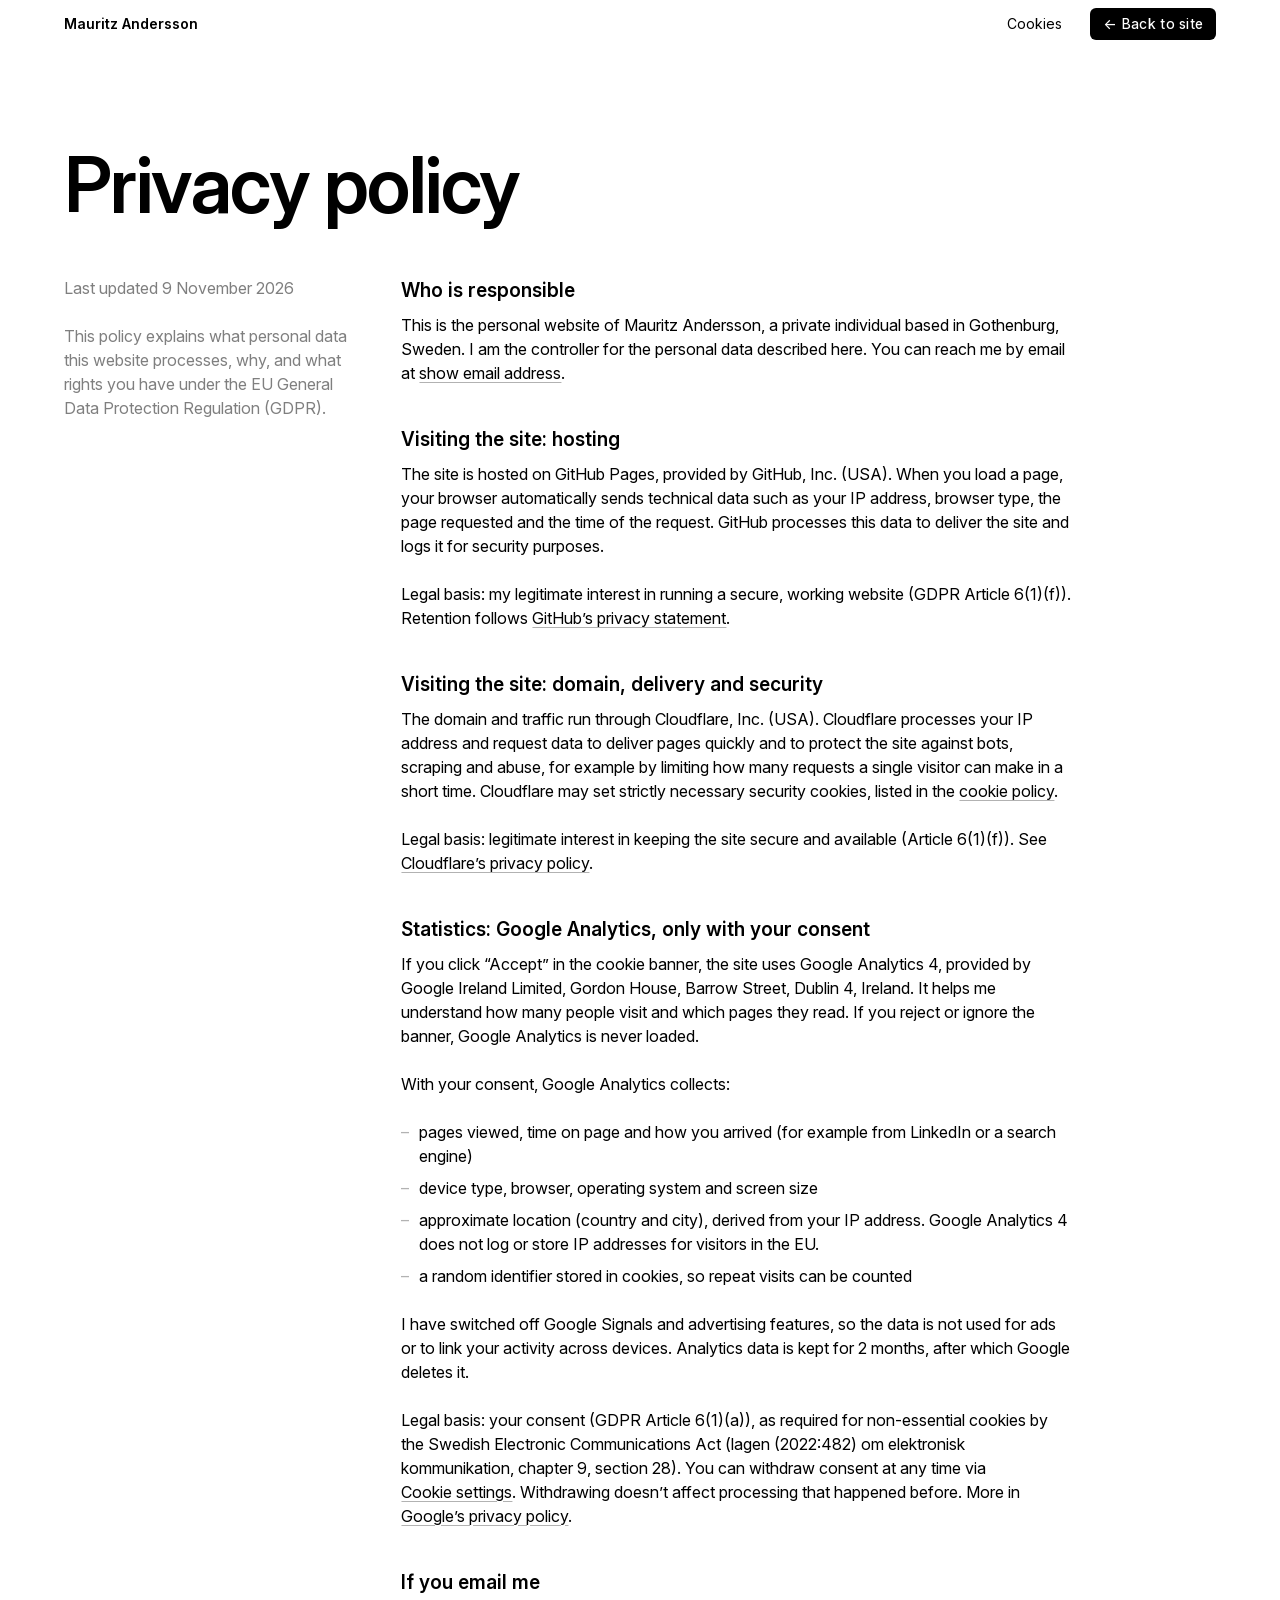
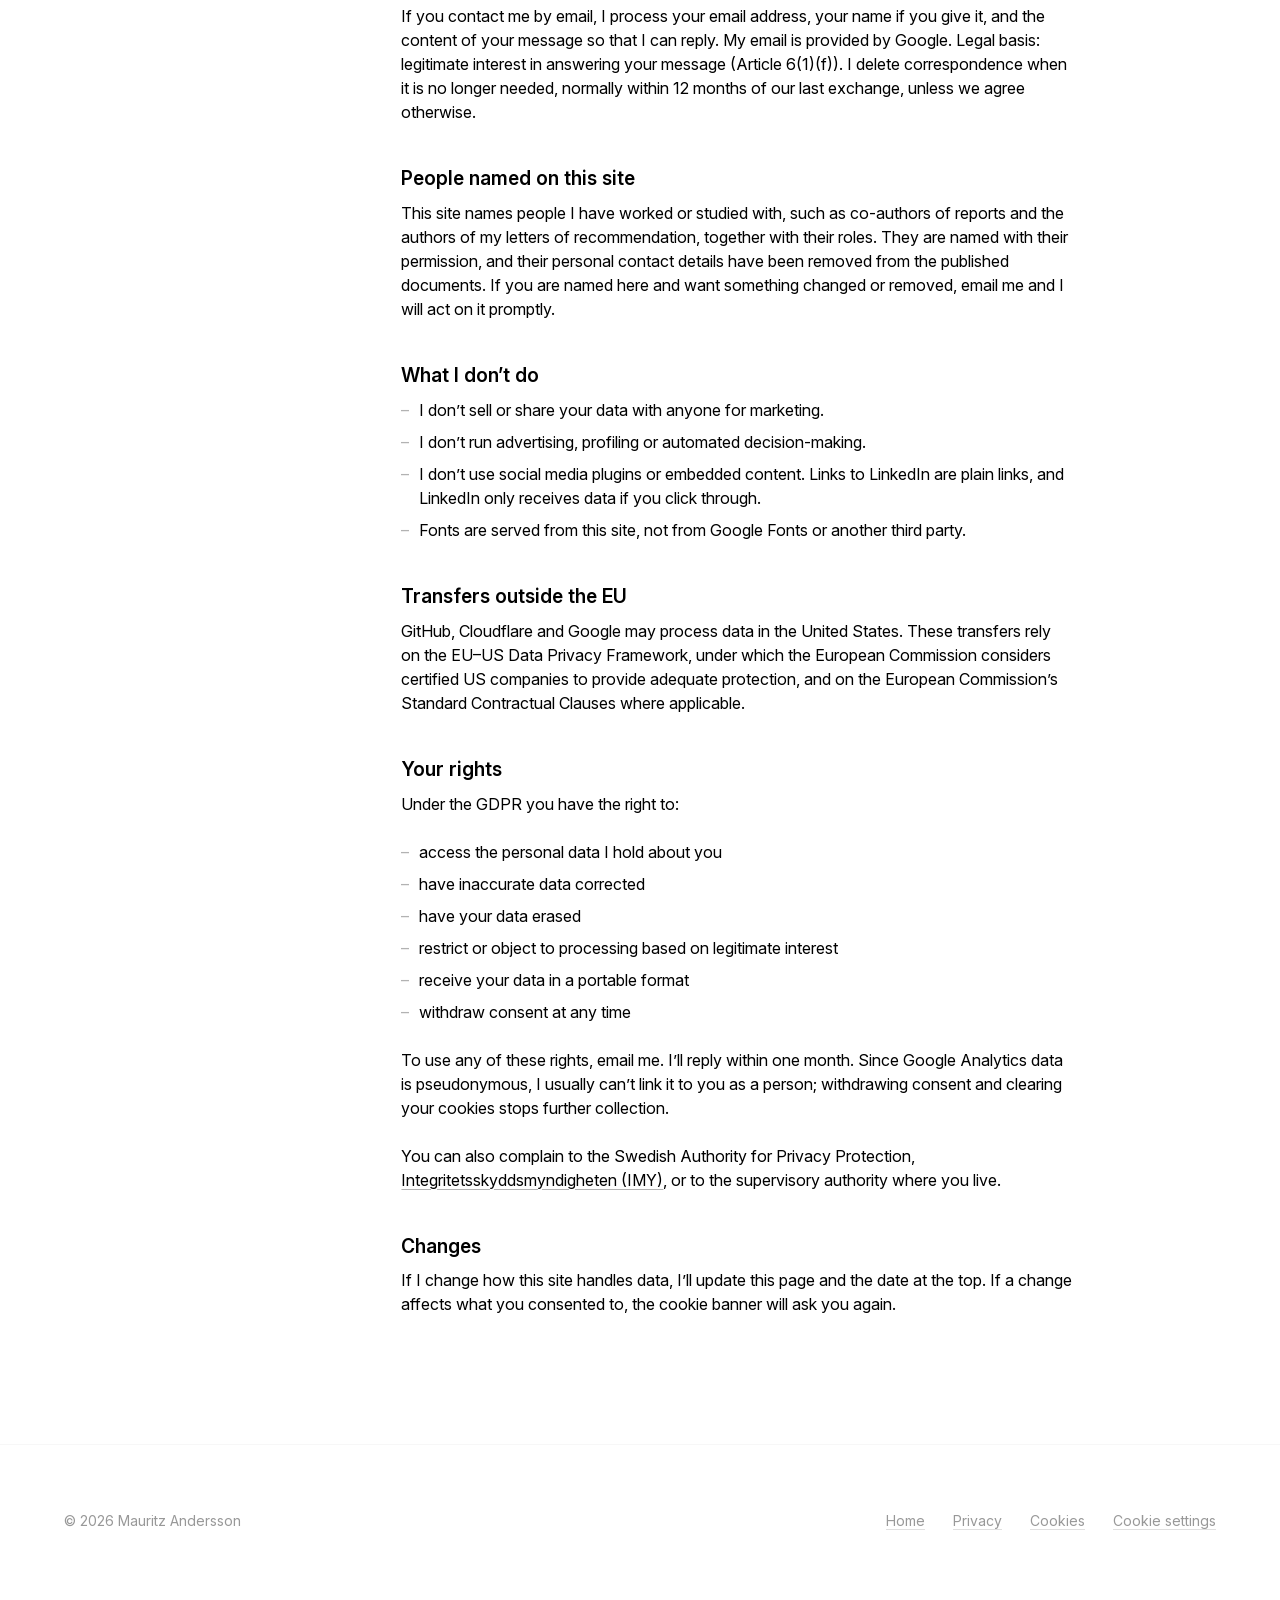
==== privacy.html @ 1b977bda "Launch personal website Co-Authored-By: Claude Opus 5.5 <noreply@anthropic.com>" ====
<!doctype html>
<html lang="en">
<head>
<meta charset="utf-8">
<meta name="viewport" content="width=device-width, initial-scale=1">
<title>Privacy policy – Mauritz Andersson</title>
<meta name="description" content="How Mauritz Andersson’s personal website handles personal data.">
<link rel="preload" href="fonts/InterVariable.woff2" as="font" type="font/woff2" crossorigin>
<link rel="stylesheet" href="assets/site.css">
</head>
<body>

<header class="site-header plain">
  <a class="brand" href="index.html">Mauritz Andersson</a>
  <nav class="site-nav" aria-label="Site">
    <ul>
      <li><a href="cookies.html">Cookies</a></li>
      <li><a class="btn" href="index.html"><span aria-hidden="true">←</span> Back to site</a></li>
    </ul>
  </nav>
</header>

<main class="doc">
  <h1>Privacy policy</h1>
  <div class="meta">
    <p>Last updated 9 November 2026</p>
    <p>This policy explains what personal data this website processes, why, and what rights you have under the EU General Data Protection Regulation (GDPR).</p>
  </div>

  <div class="body">
    <h2>Who is responsible</h2>
    <p>This is the personal website of Mauritz Andersson, a private individual based in Gothenburg, Sweden. I am the controller for the personal data described here. You can reach me by email at <button type="button" class="link-btn" data-email>show email address</button>.</p>

    <h2>Visiting the site: hosting</h2>
    <p>The site is hosted on GitHub Pages, provided by GitHub, Inc. (USA). When you load a page, your browser automatically sends technical data such as your IP address, browser type, the page requested and the time of the request. GitHub processes this data to deliver the site and logs it for security purposes.</p>
    <p>Legal basis: my legitimate interest in running a secure, working website (GDPR Article 6(1)(f)). Retention follows <a href="https://docs.github.com/en/site-policy/privacy-policies/github-general-privacy-statement" rel="noopener" target="_blank">GitHub’s privacy statement</a>.</p>

    <h2>Visiting the site: domain, delivery and security</h2>
    <p>The domain and traffic run through Cloudflare, Inc. (USA). Cloudflare processes your IP address and request data to deliver pages quickly and to protect the site against bots, scraping and abuse, for example by limiting how many requests a single visitor can make in a short time. Cloudflare may set strictly necessary security cookies, listed in the <a href="cookies.html">cookie policy</a>.</p>
    <p>Legal basis: legitimate interest in keeping the site secure and available (Article 6(1)(f)). See <a href="https://www.cloudflare.com/privacypolicy/" rel="noopener" target="_blank">Cloudflare’s privacy policy</a>.</p>

    <h2>Statistics: Google Analytics, only with your consent</h2>
    <p>If you click “Accept” in the cookie banner, the site uses Google Analytics 4, provided by Google Ireland Limited, Gordon House, Barrow Street, Dublin 4, Ireland. It helps me understand how many people visit and which pages they read. If you reject or ignore the banner, Google Analytics is never loaded.</p>
    <p>With your consent, Google Analytics collects:</p>
    <ul>
      <li>pages viewed, time on page and how you arrived (for example from LinkedIn or a search engine)</li>
      <li>device type, browser, operating system and screen size</li>
      <li>approximate location (country and city), derived from your IP address. Google Analytics 4 does not log or store IP addresses for visitors in the EU.</li>
      <li>a random identifier stored in cookies, so repeat visits can be counted</li>
    </ul>
    <p>I have switched off Google Signals and advertising features, so the data is not used for ads or to link your activity across devices. Analytics data is kept for 2 months, after which Google deletes it.</p>
    <p>Legal basis: your consent (GDPR Article 6(1)(a)), as required for non-essential cookies by the Swedish Electronic Communications Act (lagen (2022:482) om elektronisk kommunikation, chapter 9, section 28). You can withdraw consent at any time via <button type="button" class="link-btn" data-consent-open>Cookie settings</button>. Withdrawing doesn’t affect processing that happened before. More in <a href="https://policies.google.com/privacy" rel="noopener" target="_blank">Google’s privacy policy</a>.</p>

    <h2>If you email me</h2>
    <p>If you contact me by email, I process your email address, your name if you give it, and the content of your message so that I can reply. My email is provided by Google. Legal basis: legitimate interest in answering your message (Article 6(1)(f)). I delete correspondence when it is no longer needed, normally within 12 months of our last exchange, unless we agree otherwise.</p>

    <h2>People named on this site</h2>
    <p>This site names people I have worked or studied with, such as co-authors of reports and the authors of my letters of recommendation, together with their roles. They are named with their permission, and their personal contact details have been removed from the published documents. If you are named here and want something changed or removed, email me and I will act on it promptly.</p>

    <h2>What I don’t do</h2>
    <ul>
      <li>I don’t sell or share your data with anyone for marketing.</li>
      <li>I don’t run advertising, profiling or automated decision-making.</li>
      <li>I don’t use social media plugins or embedded content. Links to LinkedIn are plain links, and LinkedIn only receives data if you click through.</li>
      <li>Fonts are served from this site, not from Google Fonts or another third party.</li>
    </ul>

    <h2>Transfers outside the EU</h2>
    <p>GitHub, Cloudflare and Google may process data in the United States. These transfers rely on the EU–US Data Privacy Framework, under which the European Commission considers certified US companies to provide adequate protection, and on the European Commission’s Standard Contractual Clauses where applicable.</p>

    <h2>Your rights</h2>
    <p>Under the GDPR you have the right to:</p>
    <ul>
      <li>access the personal data I hold about you</li>
      <li>have inaccurate data corrected</li>
      <li>have your data erased</li>
      <li>restrict or object to processing based on legitimate interest</li>
      <li>receive your data in a portable format</li>
      <li>withdraw consent at any time</li>
    </ul>
    <p>To use any of these rights, email me. I’ll reply within one month. Since Google Analytics data is pseudonymous, I usually can’t link it to you as a person; withdrawing consent and clearing your cookies stops further collection.</p>
    <p>You can also complain to the Swedish Authority for Privacy Protection, <a href="https://www.imy.se/en/" rel="noopener" target="_blank">Integritetsskyddsmyndigheten (IMY)</a>, or to the supervisory authority where you live.</p>

    <h2>Changes</h2>
    <p>If I change how this site handles data, I’ll update this page and the date at the top. If a change affects what you consented to, the cookie banner will ask you again.</p>
  </div>
</main>

<footer class="site-footer">
  <p>© 2026 Mauritz Andersson</p>
  <ul>
    <li><a href="index.html">Home</a></li>
    <li><a href="privacy.html" aria-current="page">Privacy</a></li>
    <li><a href="cookies.html">Cookies</a></li>
    <li><button type="button" class="link-btn" data-consent-open>Cookie settings</button></li>
  </ul>
</footer>

<script src="assets/site.js" defer></script>
</body>
</html>
---- assets/site.css ----
@font-face {
  font-family: "Inter Variable";
  font-style: normal;
  font-weight: 100 900;
  font-display: swap;
  src: url("../fonts/InterVariable.woff2") format("woff2");
}
@font-face {
  font-family: "Inter Variable";
  font-style: italic;
  font-weight: 100 900;
  font-display: swap;
  src: url("../fonts/InterVariable-Italic.woff2") format("woff2");
}

/* ---------- Tokens ---------- */
:root {
  --bg: #fff;
  --fg: #000;
  --fg-bright: #000;
  --fg2: rgba(0,0,0,.5);
  --fg3: rgba(0,0,0,.3);
  --surface: rgba(0,0,0,.08);
  --uline: rgba(0,0,0,.3);
  --grid: rgba(0,0,0,.15);
  --hover: rgb(3,102,230);
  --btn-bg: #000;
  --btn-fg: #fff;
  --yellow: #ffe310;
  --on-yellow: #000011;
  --green: #77dd86;
  --hl: #ffe310;
  --hl-fg: #000;

  --pad-x: 64px;
  --pad-y: 64px;
  --gap: 32px;
  --header-h: 48px;
  --mono: jbmono, Menlo, ui-monospace, monospace;
  --ease: cubic-bezier(.34,1.4,.64,1);
  color-scheme: light dark;
}
@supports (color: color(display-p3 1 1 1)) {
  :root { --yellow: color(display-p3 1 .83 .2); --hl: color(display-p3 1 .83 .2); }
}
@media (prefers-color-scheme: dark) {
  :root {
    --bg: #111;
    --fg: #fafafa;
    --fg-bright: #fff;
    --fg2: rgba(255,255,255,.5);
    --fg3: rgba(255,255,255,.3);
    --surface: #333;
    --uline: rgba(255,255,255,.3);
    --grid: #555;
    --hover: #fff3a6;
    --btn-bg: #fafafa;
    --btn-fg: #111;
  }
}
@media (min-width: 1392px) { html { font-size: 1.14943vw; } }
@media (max-width: 719px) { :root { --pad-x: 32px; --pad-y: 32px; --gap: 16px; } }
@media (max-width: 500px) { :root { --pad-x: 16px; --pad-y: 32px; } }

/* ---------- Base ---------- */
*, *::before, *::after { box-sizing: border-box; }
html { -webkit-text-size-adjust: 100%; scroll-padding-top: calc(var(--header-h) + 16px); }
@media (prefers-reduced-motion: no-preference) { html { scroll-behavior: smooth; } }
body {
  margin: 0;
  padding-top: var(--header-h);
  background: var(--bg);
  color: var(--fg);
  font-family: "Inter Variable", Inter, system-ui, sans-serif;
  font-size: 1rem;
  line-height: 1.5rem;
  font-weight: 400;
  font-feature-settings: "calt" 1, "liga" 1;
  -webkit-font-smoothing: antialiased;
  text-rendering: optimizeLegibility;
}
p { margin: 0 0 1.5rem; }
p:last-child { margin-bottom: 0; }
h1, h2, h3, h4 { margin: 0; font-weight: 600; color: var(--fg-bright); }
ul { margin: 0; padding: 0; list-style: none; }
.num, time { font-variant-numeric: tabular-nums; }
.mono { font-family: var(--mono); font-size: .92em; }
.muted { color: var(--fg2); }
.visually-hidden { position: absolute !important; width: 1px; height: 1px; overflow: hidden; clip: rect(0 0 0 0); white-space: nowrap; }

a { color: inherit; text-decoration: underline; text-decoration-color: var(--uline); text-underline-offset: .18em; text-decoration-thickness: 1px; }
a:hover { color: var(--hover); text-decoration-color: currentColor; }
a[href^="#"]:hover { text-decoration-style: dashed; }
a:active { opacity: .7; }
:focus-visible { outline: 2px solid var(--hover); outline-offset: 3px; border-radius: 3px; }

.section { padding: var(--pad-y) var(--pad-x); }
h2.h-section { font-size: 2rem; line-height: 2.25rem; letter-spacing: -.01em; margin-bottom: 1.5rem; }
h3.h-small { font-size: 1.2rem; line-height: 1.8rem; font-weight: 600; }
.label { font-weight: 640; }
.specimen-label { color: var(--fg3); font-size: .875rem; line-height: 1.25rem; }

/* ---------- Buttons ---------- */
.btn {
  display: inline-flex; align-items: center; gap: .4em;
  padding: .25rem .8rem;
  border-radius: 6px;
  background: var(--btn-bg); color: var(--btn-fg);
  font-weight: 470; letter-spacing: .02em;
  text-decoration: none; white-space: nowrap;
  border: 0; font: inherit; font-weight: 470; cursor: pointer;
  transition: transform 160ms var(--ease);
}
.btn:hover { background: var(--hover); color: #fff; }
@media (prefers-color-scheme: dark) { .btn:hover { color: #111; } }
.btn:active { transform: scale(.97); opacity: 1; }
.btn:focus-visible { outline-color: var(--fg); }

/* ---------- Header ---------- */
.site-header {
  position: fixed; inset: 0 0 auto 0; z-index: 50;
  height: var(--header-h);
  display: flex; align-items: center; justify-content: space-between; gap: 1rem;
  padding: 0 var(--pad-x);
  background: var(--bg);
  font-size: .875rem;
}
.site-header .brand { font-weight: 600; text-decoration: none; opacity: 0; transition: opacity 200ms ease; }
.site-header.scrolled .brand { opacity: 1; }
.site-header.scrolled { box-shadow: 0 1px 0 var(--surface); }
.site-nav ul { display: flex; align-items: center; gap: 2em; }
.site-nav a:not(.btn) { text-decoration: none; padding: 4px 8px; margin: -4px -8px; border-radius: 3px; }
.site-nav a[aria-current="true"] { background: var(--hl); color: var(--hl-fg); }
.site-nav .btn { font-size: .875rem; }
@media (max-width: 860px) { .nav-extra { display: none; } }
@media (max-width: 500px) {
  .site-nav ul { gap: 8px; }
  .site-nav a:not(.btn) { margin: 0; }
  .nav-mid { display: none; }
}

/* ---------- Hero ---------- */
.hero { padding: 0 var(--pad-x); }
.hero h1 {
  font-size: 12.5vw; line-height: 1; font-weight: 600; letter-spacing: -.03em;
  margin: 4rem 0 .4em -.04em;
}
.intro {
  display: grid; grid-template-columns: 3fr 4fr 4fr; gap: var(--gap); align-items: start;
  padding-bottom: var(--pad-y);
}
.intro .position { font-size: 1.2rem; line-height: 1.8rem; font-weight: 600; margin-bottom: 1.5rem; }
.intro .actions { display: flex; flex-wrap: wrap; align-items: center; gap: 1rem 1.25rem; }
@media (max-width: 960px) { .intro { grid-template-columns: 1fr 1fr; } .intro > :first-child { grid-column: 1 / -1; max-width: 32rem; } }
@media (max-width: 500px) { .intro { grid-template-columns: 1fr; } .hero h1 { margin-top: 2rem; } }

/* ---------- Specimen rows ---------- */
.specimens { padding-top: 0; }
.spec-row { border-top: 1px solid var(--surface); padding: 1rem 0 .5rem; }
.spec-row header { display: flex; justify-content: space-between; gap: 1rem; }
.spec-row .big {
  display: block; font-size: 10vw; line-height: 1.1; letter-spacing: -.02em;
  white-space: nowrap; overflow: hidden; text-overflow: clip; color: var(--fg-bright);
  text-decoration: none;
}
.spec-row a.big:hover { color: var(--hover); }

/* ---------- Experience ---------- */
.exp-intro { display: grid; grid-template-columns: 3fr 8fr; gap: var(--gap); margin-bottom: 2rem; }
.exp-intro p { max-width: 38rem; }
.job { display: grid; grid-template-columns: 3fr 4fr 4fr; gap: var(--gap); padding: 1.5rem 0; border-top: 1px solid var(--surface); }
.job .when { color: var(--fg2); }
.job h3 { font-size: 2rem; line-height: 2.25rem; letter-spacing: -.01em; }
.job .role { font-size: 1.2rem; line-height: 1.8rem; font-weight: 500; margin-top: .25rem; }
.job ul li { padding-left: 1.1em; position: relative; margin-bottom: .5rem; }
.job ul li::before { content: "–"; position: absolute; left: 0; color: var(--fg3); }
@media (max-width: 719px) { .exp-intro, .job { grid-template-columns: 1fr; } .job { gap: .5rem; } .job ul { margin-top: .75rem; } }

/* ---------- Alphabet / languages ---------- */
.alphabet { display: grid; grid-template-columns: 3fr 8fr; gap: var(--gap); }
.alphabet .lines { display: grid; gap: 1rem; }
.alphabet .line { font-size: 9.5vw; line-height: 1; font-weight: 450; letter-spacing: -.02em; display: flex; align-items: baseline; justify-content: space-between; gap: 1rem; color: var(--fg-bright); }
.alphabet .line small { font-size: .875rem; line-height: 1; letter-spacing: 0; color: var(--fg3); font-weight: 400; white-space: nowrap; }
@media (max-width: 719px) { .alphabet { grid-template-columns: 1fr; } .alphabet .line { font-size: 13vw; } }

/* ---------- Yellow thesis ---------- */
.yellow { background: var(--yellow); color: var(--on-yellow); --fg-bright: var(--on-yellow); --uline: rgba(0,0,17,.35); --hover: var(--on-yellow); }
.yellow .btn { background: var(--on-yellow); color: #fff; }
.yellow .btn:hover { background: #fff; color: var(--on-yellow); }
.yellow a:hover { text-decoration-style: solid; text-decoration-thickness: 2px; }
.yellow :focus-visible { outline-color: var(--on-yellow); }
.thesis-head { display: grid; grid-template-columns: 3fr 8fr; gap: var(--gap); margin-bottom: 3rem; }
.thesis-title { font-size: 6vw; line-height: 1.1; letter-spacing: -.02em; font-weight: 600; margin-bottom: 2rem; text-wrap: balance; }
.thesis-meta p { max-width: 40rem; }
.tags { display: flex; flex-wrap: wrap; gap: .5rem; margin: 1.5rem 0; }
.tag { font-family: var(--mono); font-size: .8rem; line-height: 1.25rem; padding: .125rem .5rem; border-radius: 3px; background: var(--surface); }
.yellow .tag { background: rgba(0,0,17,.08); }
@media (max-width: 719px) { .thesis-head { grid-template-columns: 1fr; } .thesis-title { font-size: 9vw; } }

/* ---------- Projects ---------- */
.project { border-top: 1px solid var(--surface); padding: 2rem 0 3rem; }
.project:first-of-type { border-top: 0; padding-top: 0; }
.project .specimen-label { margin-bottom: .75rem; display: block; }
.project h3 { font-size: 6vw; line-height: 1.1; letter-spacing: -.02em; margin-bottom: 2rem; text-wrap: balance; max-width: 16ch; }
.project .reading { columns: 3 16rem; column-gap: var(--gap); }
.project .reading p { break-inside: avoid; }
.project .foot { margin-top: 1.5rem; display: flex; flex-wrap: wrap; gap: 1rem 1.5rem; align-items: center; }
.markets { display: flex; flex-wrap: wrap; gap: 0 .35em; font-size: 6vw; line-height: 1.1; letter-spacing: -.02em; color: var(--fg-bright); margin: -1rem 0 2rem; }
.markets .w-200 { color: var(--fg3); }
@media (max-width: 719px) { .markets { font-size: 10vw; } }
.stats { display: grid; grid-template-columns: repeat(3, 1fr); gap: var(--gap); margin-bottom: 2rem; }
.stats div { border-top: 1px solid var(--surface); padding-top: .75rem; }
.stats strong { display: block; font-size: 4.5rem; line-height: 1; font-weight: 200; letter-spacing: -.03em; font-variant-numeric: tabular-nums; color: var(--fg-bright); }
.w-100{font-weight:100}.w-200{font-weight:200}.w-300{font-weight:300}.w-400{font-weight:400}.w-500{font-weight:500}.w-600{font-weight:600}.w-700{font-weight:700}.w-800{font-weight:800}.w-900{font-weight:900}
@media (max-width: 719px) { .project h3 { font-size: 10vw; } .stats strong { font-size: 3rem; } }
@media (max-width: 500px) { .stats { grid-template-columns: 1fr; gap: 1rem; } }

/* ---------- Green explorer ---------- */
.green { background: var(--green); color: #000; --fg-bright: #000; --uline: rgba(0,0,0,.35); --hover: #000; --grid: rgba(0,0,0,.25); }
.green :focus-visible { outline-color: #000; }
.green h2.giant { color: #fff; font-size: 10vw; line-height: 1; letter-spacing: -.03em; margin-bottom: 1.5rem; }
.green .lede { max-width: 38rem; margin-bottom: 2rem; }
.toolbar { display: flex; flex-wrap: wrap; align-items: center; gap: 1rem 2rem; padding: .75rem 0; border-top: 1px solid var(--grid); border-bottom: 1px solid var(--grid); font-size: .875rem; }
.toolbar .slider { display: flex; align-items: center; gap: .75rem; flex: 1 1 18rem; }
.toolbar output { min-width: 3ch; font-weight: 640; }
input[type="range"] { -webkit-appearance: none; appearance: none; flex: 1; height: 24px; background: transparent; cursor: pointer; }
input[type="range"]::-webkit-slider-runnable-track { height: 2px; background: rgba(0,0,0,.35); }
input[type="range"]::-moz-range-track { height: 2px; background: rgba(0,0,0,.35); }
input[type="range"]::-webkit-slider-thumb { -webkit-appearance: none; width: 18px; height: 18px; border-radius: 50%; background: #000; margin-top: -8px; border: 0; transition: transform 160ms var(--ease); }
input[type="range"]::-moz-range-thumb { width: 18px; height: 18px; border-radius: 50%; background: #000; border: 0; }
input[type="range"]:active::-webkit-slider-thumb { transform: scale(1.2); }
input[type="range"]:focus-visible { outline: 2px solid #000; outline-offset: 4px; }
.switch { display: inline-flex; align-items: center; gap: .6rem; background: none; border: 0; font: inherit; color: inherit; cursor: pointer; padding: 0; }
.switch .track { width: 36px; height: 20px; border-radius: 999px; background: #fff; border: 1.5px solid #000; position: relative; }
.switch .track::after { content: ""; position: absolute; top: 2px; left: 2px; width: 13px; height: 13px; border-radius: 50%; background: #000; transition: transform 200ms var(--ease); }
.switch[aria-checked="true"] .track { background: #000; }
.switch[aria-checked="true"] .track::after { background: #fff; transform: translateX(16px); }
.switch:hover .track { box-shadow: 0 0 0 3px rgba(0,0,0,.12); }
.switch:active .track::after { transform: scale(.85); }
.switch[aria-checked="true"]:active .track::after { transform: translateX(16px) scale(.85); }

.explorer { display: grid; grid-template-columns: 5fr 7fr; gap: var(--gap); margin-top: var(--gap); align-items: start; }
.preview { position: sticky; top: calc(var(--header-h) + 16px); background: #fff; border: 1px solid #000; padding: 1.5rem; min-height: 26rem; display: flex; flex-direction: column; }
.preview .p-years { font-size: 5rem; line-height: 1; font-weight: 200; letter-spacing: -.04em; font-variant-numeric: tabular-nums; margin-bottom: auto; padding-bottom: 2rem; }
.preview h3 { font-size: 2rem; line-height: 2.25rem; letter-spacing: -.01em; }
.preview .p-role { font-size: 1.2rem; line-height: 1.8rem; font-weight: 500; margin: .25rem 0 1rem; }
.preview .tag { background: rgba(0,0,0,.08); }
.preview .p-meta { display: flex; flex-wrap: wrap; gap: .5rem; margin-bottom: 1rem; }
.tiles { display: grid; grid-template-columns: repeat(4, 1fr); border-top: 1px solid var(--grid); border-left: 1px solid var(--grid); }
.tile {
  appearance: none; font: inherit; color: inherit; text-align: left; cursor: pointer;
  background: transparent; border: 0; border-right: 1px solid var(--grid); border-bottom: 1px solid var(--grid);
  padding: .75rem; min-height: 9rem; display: flex; flex-direction: column; gap: .25rem;
  position: relative;
}
.tile .t-year { font-size: 2.5rem; line-height: 1; font-weight: 300; letter-spacing: -.03em; font-variant-numeric: tabular-nums; margin-bottom: auto; }
.tile .t-name { font-weight: 640; font-size: .875rem; line-height: 1.25rem; }
.tile .t-desc { display: none; font-size: .8rem; line-height: 1.15rem; opacity: .75; }
.tiles.details .t-desc { display: block; }
.tile:hover { box-shadow: inset 0 0 0 2px #000; }
.tile:focus-visible { outline: 0; box-shadow: inset 0 0 0 3px #000; }
.tile:active .t-year { transform: translateY(1px); }
.tile[aria-pressed="true"] { background: #000; color: #fff; }
.tile.future { opacity: .25; }
.tile.future:hover { box-shadow: none; }
@media (max-width: 960px) { .tiles { grid-template-columns: repeat(3, 1fr); } }
@media (max-width: 719px) { .explorer { grid-template-columns: 1fr; } .preview { position: relative; top: 0; min-height: 0; } .preview .p-years { font-size: 3.5rem; } }
@media (max-width: 500px) {
  .tiles { display: grid; grid-auto-flow: column; grid-template-columns: none; grid-auto-columns: 9.5rem; grid-template-rows: auto; overflow-x: auto; scroll-snap-type: x mandatory; -webkit-overflow-scrolling: touch; }
  .tile { scroll-snap-align: start; }
}

/* ---------- Letters ---------- */
.letters-grid { display: grid; grid-template-columns: 3fr 8fr; gap: var(--gap); }
.letter { border-top: 1px solid var(--surface); padding: 1.5rem 0 2.5rem; }
.letter:first-child { border-top: 0; padding-top: 0; }
.letter blockquote { margin: 0 0 1.5rem; font-size: 2.6rem; line-height: 1.15; letter-spacing: -.02em; font-weight: 500; color: var(--fg-bright); text-wrap: pretty; }
.letter blockquote p::before { content: "\201C"; margin-left: -.42em; }
.letter blockquote p::after { content: "\201D"; }
.letter .cols { display: grid; grid-template-columns: 1fr 1fr; gap: var(--gap); }
.letter .who { font-weight: 640; }
@media (max-width: 719px) { .letters-grid, .letter .cols { grid-template-columns: 1fr; } .letter blockquote { font-size: 1.75rem; } .letter blockquote p::before { margin-left: 0; } }

/* ---------- Lists + FAQ ---------- */
.lists { display: grid; grid-template-columns: 3fr 4fr 4fr; gap: var(--gap); margin-bottom: 4rem; }
.lists li { padding: .5rem 0; border-top: 1px solid var(--surface); }
.lists li span { color: var(--fg2); }
.faq { display: grid; grid-template-columns: 3fr 8fr; gap: var(--gap); }
.faq dl { margin: 0; display: grid; grid-template-columns: 1fr 1fr; gap: 2.5rem var(--gap); }
.faq dt { font-weight: 640; margin-bottom: .5rem; }
.faq dt a { text-decoration: none; padding: 2px 6px; margin: -2px -6px; border-radius: 3px; }
.faq dd { margin: 0; color: var(--fg); }
.faq .qa:target dt a { background: var(--hl); color: var(--hl-fg); }
@media (max-width: 719px) { .lists, .faq, .faq dl { grid-template-columns: 1fr; } .lists { gap: 2rem; } .faq dl { gap: 2rem; } }

/* ---------- Footer ---------- */
.site-footer { padding: var(--pad-y) var(--pad-x); font-size: .875rem; opacity: .4; transition: opacity 200ms ease; display: flex; flex-wrap: wrap; justify-content: space-between; gap: 1rem 2rem; border-top: 1px solid var(--surface); }
.site-footer:hover, .site-footer:focus-within { opacity: 1; }
.site-footer ul { display: flex; flex-wrap: wrap; gap: 1rem 2em; }

@media (prefers-reduced-motion: reduce) { *, *::before, *::after { transition-duration: 0ms !important; } }

/* ---------- Link-style buttons (email reveal, cookie settings) ---------- */
.link-btn {
  appearance: none; background: none; border: 0; padding: 0; margin: 0;
  font: inherit; color: inherit; cursor: pointer;
  text-decoration: underline; text-decoration-color: var(--uline); text-underline-offset: .18em; text-decoration-thickness: 1px;
}
.link-btn:hover { color: var(--hover); text-decoration-color: currentColor; }
.link-btn:active { opacity: .7; }

/* ---------- Consent banner ---------- */
.consent {
  position: fixed; z-index: 60; left: var(--pad-x); right: var(--pad-x); bottom: 16px;
  max-width: 44rem; margin-left: auto;
  display: flex; flex-wrap: wrap; align-items: center; justify-content: space-between; gap: 1rem 1.5rem;
  padding: 1rem 1.25rem; border-radius: 6px;
  background: var(--bg); color: var(--fg); border: 1px solid var(--fg);
  font-size: .875rem; line-height: 1.25rem;
}
.consent[hidden] { display: none; }
.consent-text { margin: 0; flex: 1 1 20rem; }
.consent-actions { display: flex; gap: .75rem; }
.consent-btn { min-width: 6.5rem; justify-content: center; }
@media (max-width: 500px) { .consent { left: 16px; right: 16px; } .consent-actions { width: 100%; } .consent-btn { flex: 1; } }

/* ---------- Policy pages ---------- */
.site-header.plain .brand { opacity: 1; }
.doc { padding: var(--pad-y) var(--pad-x) calc(var(--pad-y) * 2); display: grid; grid-template-columns: 3fr 8fr; gap: var(--gap); }
.doc h1 { font-size: 6vw; line-height: 1.1; letter-spacing: -.02em; grid-column: 1 / -1; margin: 2rem 0 1rem; }
.doc .meta { color: var(--fg2); }
.doc .body { max-width: 42rem; }
.doc .body h2 { font-size: 1.2rem; line-height: 1.8rem; margin: 2.5rem 0 .5rem; }
.doc .body h2:first-child { margin-top: 0; }
.doc .body ul { margin: 0 0 1.5rem; }
.doc .body li { padding-left: 1.1em; position: relative; margin-bottom: .5rem; }
.doc .body li::before { content: "–"; position: absolute; left: 0; color: var(--fg3); }
.doc table { width: 100%; border-collapse: collapse; margin: 0 0 1.5rem; font-size: .875rem; line-height: 1.25rem; }
.doc th, .doc td { text-align: left; vertical-align: top; padding: .5rem .75rem .5rem 0; border-top: 1px solid var(--surface); }
.doc th { font-weight: 640; }
.doc td code, .doc .body code { font-family: var(--mono); font-size: .92em; }
.doc .table-wrap { overflow-x: auto; }
@media (max-width: 719px) { .doc { grid-template-columns: 1fr; } .doc h1 { font-size: 10vw; } }
.doc > * { min-width: 0; }
.doc table { min-width: 34rem; }
.site-header .brand { white-space: nowrap; }

/* ---------- Thesis: research questions and answers ---------- */
.rq-intro { max-width: 40rem; margin-bottom: 1.5rem; font-size: 1.2rem; line-height: 1.8rem; font-weight: 500; }
.rq-list { list-style: none; margin: 0; padding: 0; }
.rq-item { display: grid; grid-template-columns: 3fr 4fr 4fr; column-gap: var(--gap); padding: 1.25rem 0 1.5rem; border-top: 1px solid rgba(0,0,17,.2); }
.rq-label { font-size: .875rem; color: rgba(0,0,17,.6); font-variant-numeric: tabular-nums; }
.rq-q { font-size: 1.5rem; line-height: 1.25; letter-spacing: -.01em; font-weight: 600; }
.rq-a { margin: 0; }
.rq-main { border-top: 2px solid var(--on-yellow); }
.rq-main .rq-label { color: var(--on-yellow); font-weight: 640; }
.rq-main .rq-q { font-size: 1.75rem; }
@media (max-width: 719px) {
  .rq-item { grid-template-columns: 1fr; row-gap: .5rem; }
  .rq-q, .rq-main .rq-q { font-size: 1.35rem; }
}
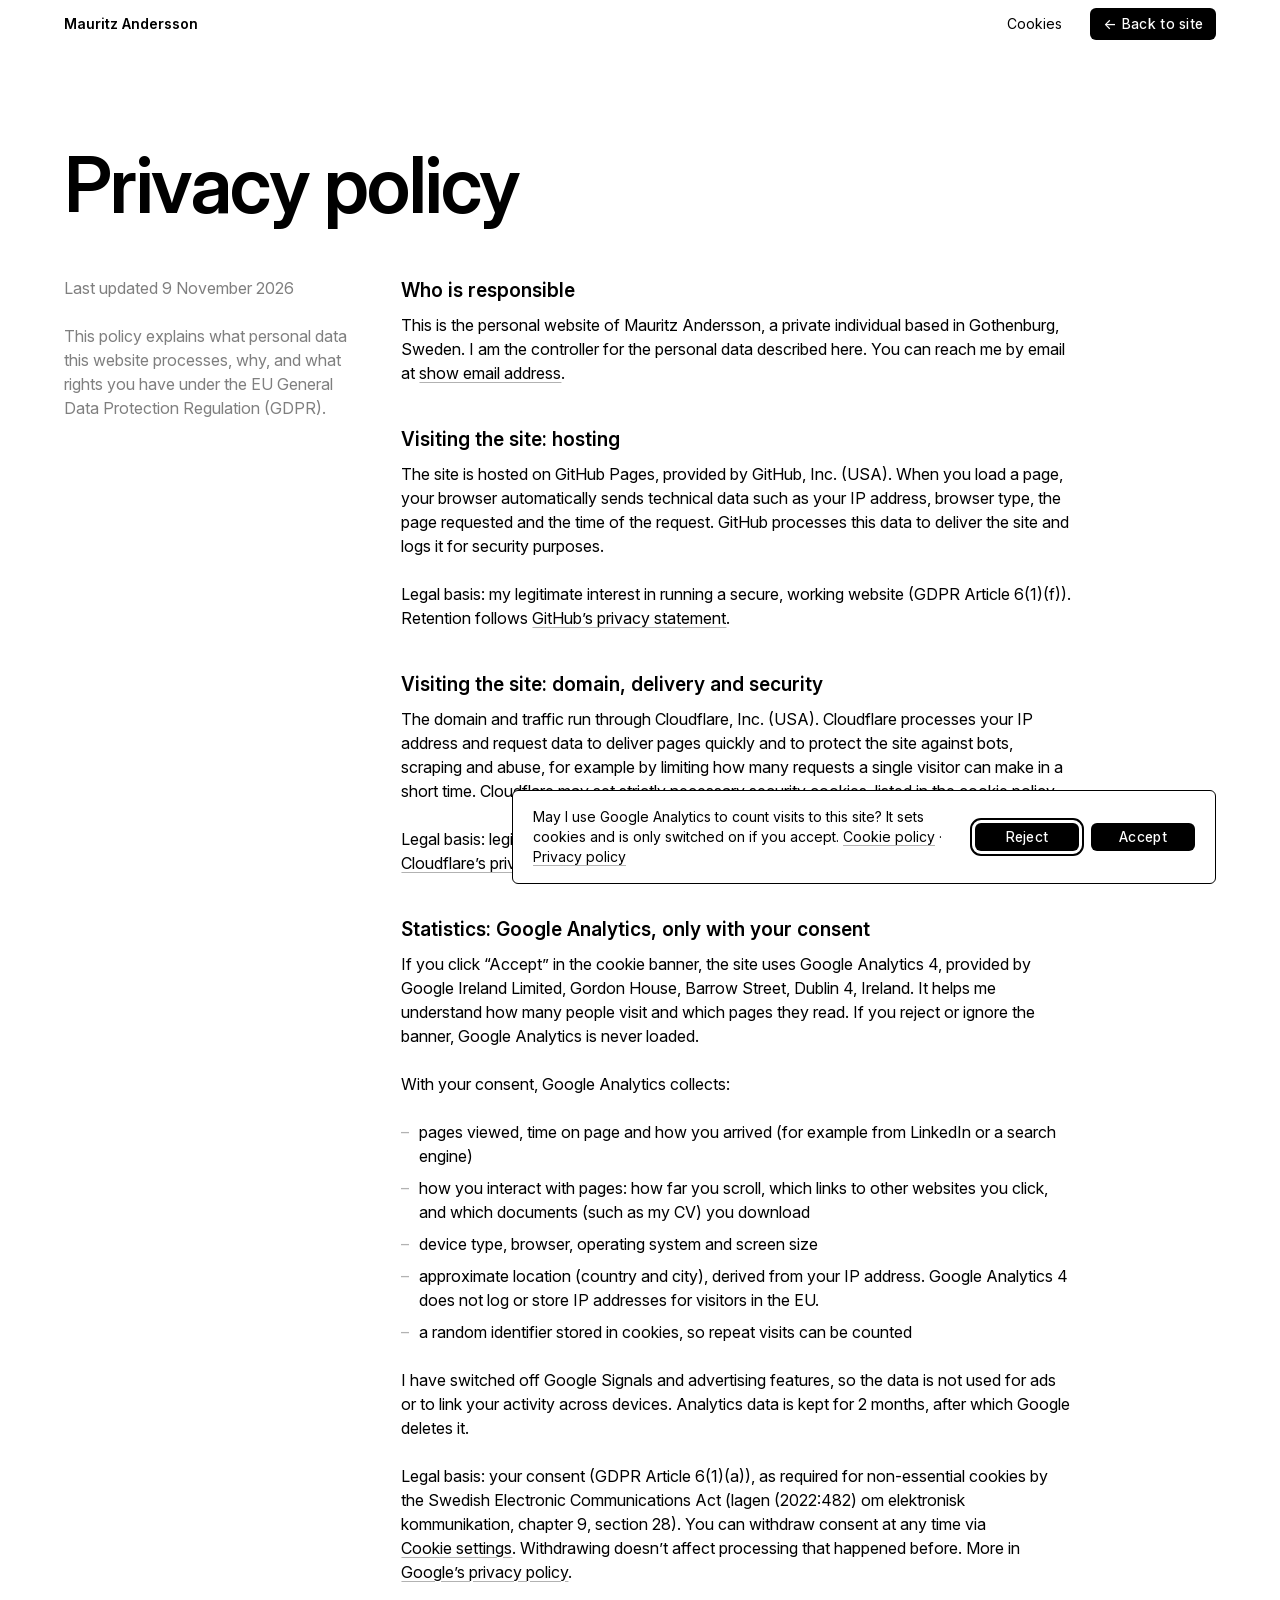
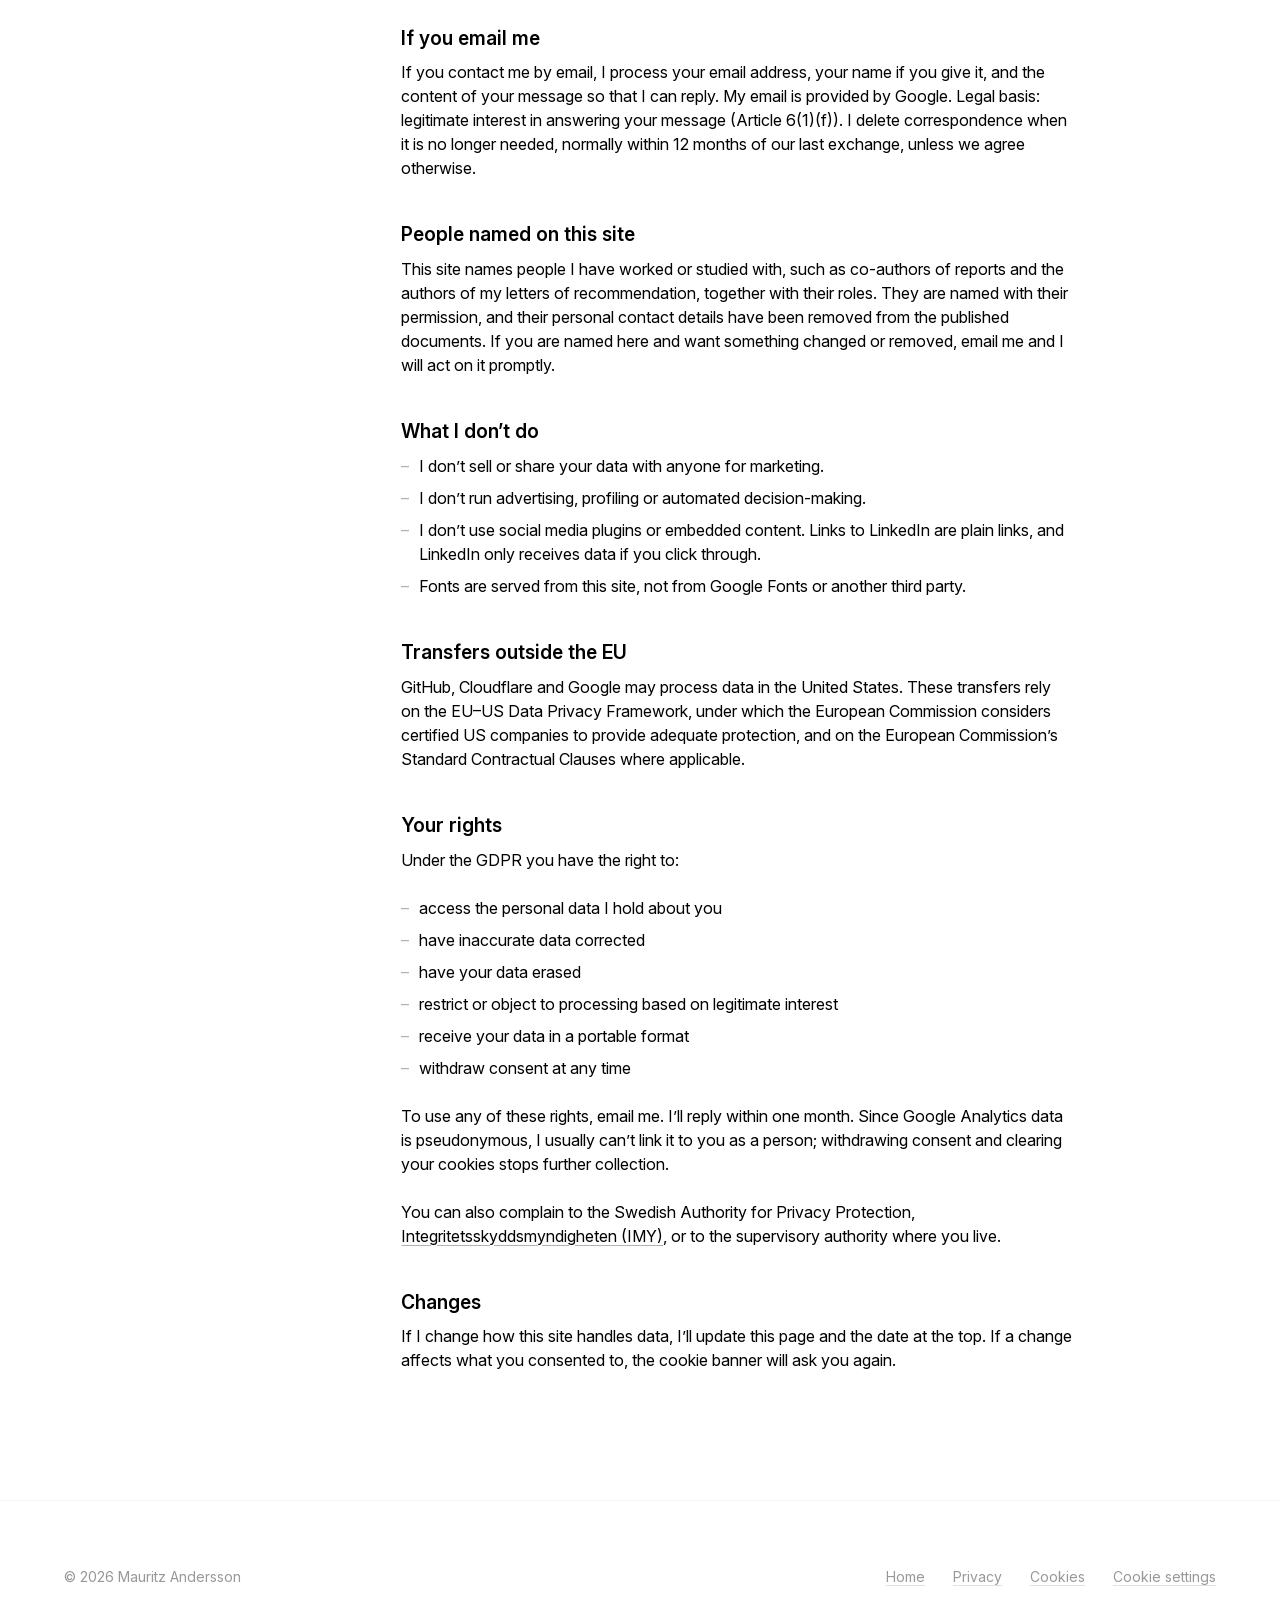
==== commit 704d4cc2: "Turn on Google Analytics (loads only after consent) Co-Authored-By: Claude Opus 5.5 <noreply@anthrop" ====
--- a/privacy.html
+++ b/privacy.html
@@ -44,6 +44,7 @@
     <p>With your consent, Google Analytics collects:</p>
     <ul>
       <li>pages viewed, time on page and how you arrived (for example from LinkedIn or a search engine)</li>
+      <li>how you interact with pages: how far you scroll, which links to other websites you click, and which documents (such as my CV) you download</li>
       <li>device type, browser, operating system and screen size</li>
       <li>approximate location (country and city), derived from your IP address. Google Analytics 4 does not log or store IP addresses for visitors in the EU.</li>
       <li>a random identifier stored in cookies, so repeat visits can be counted</li>
